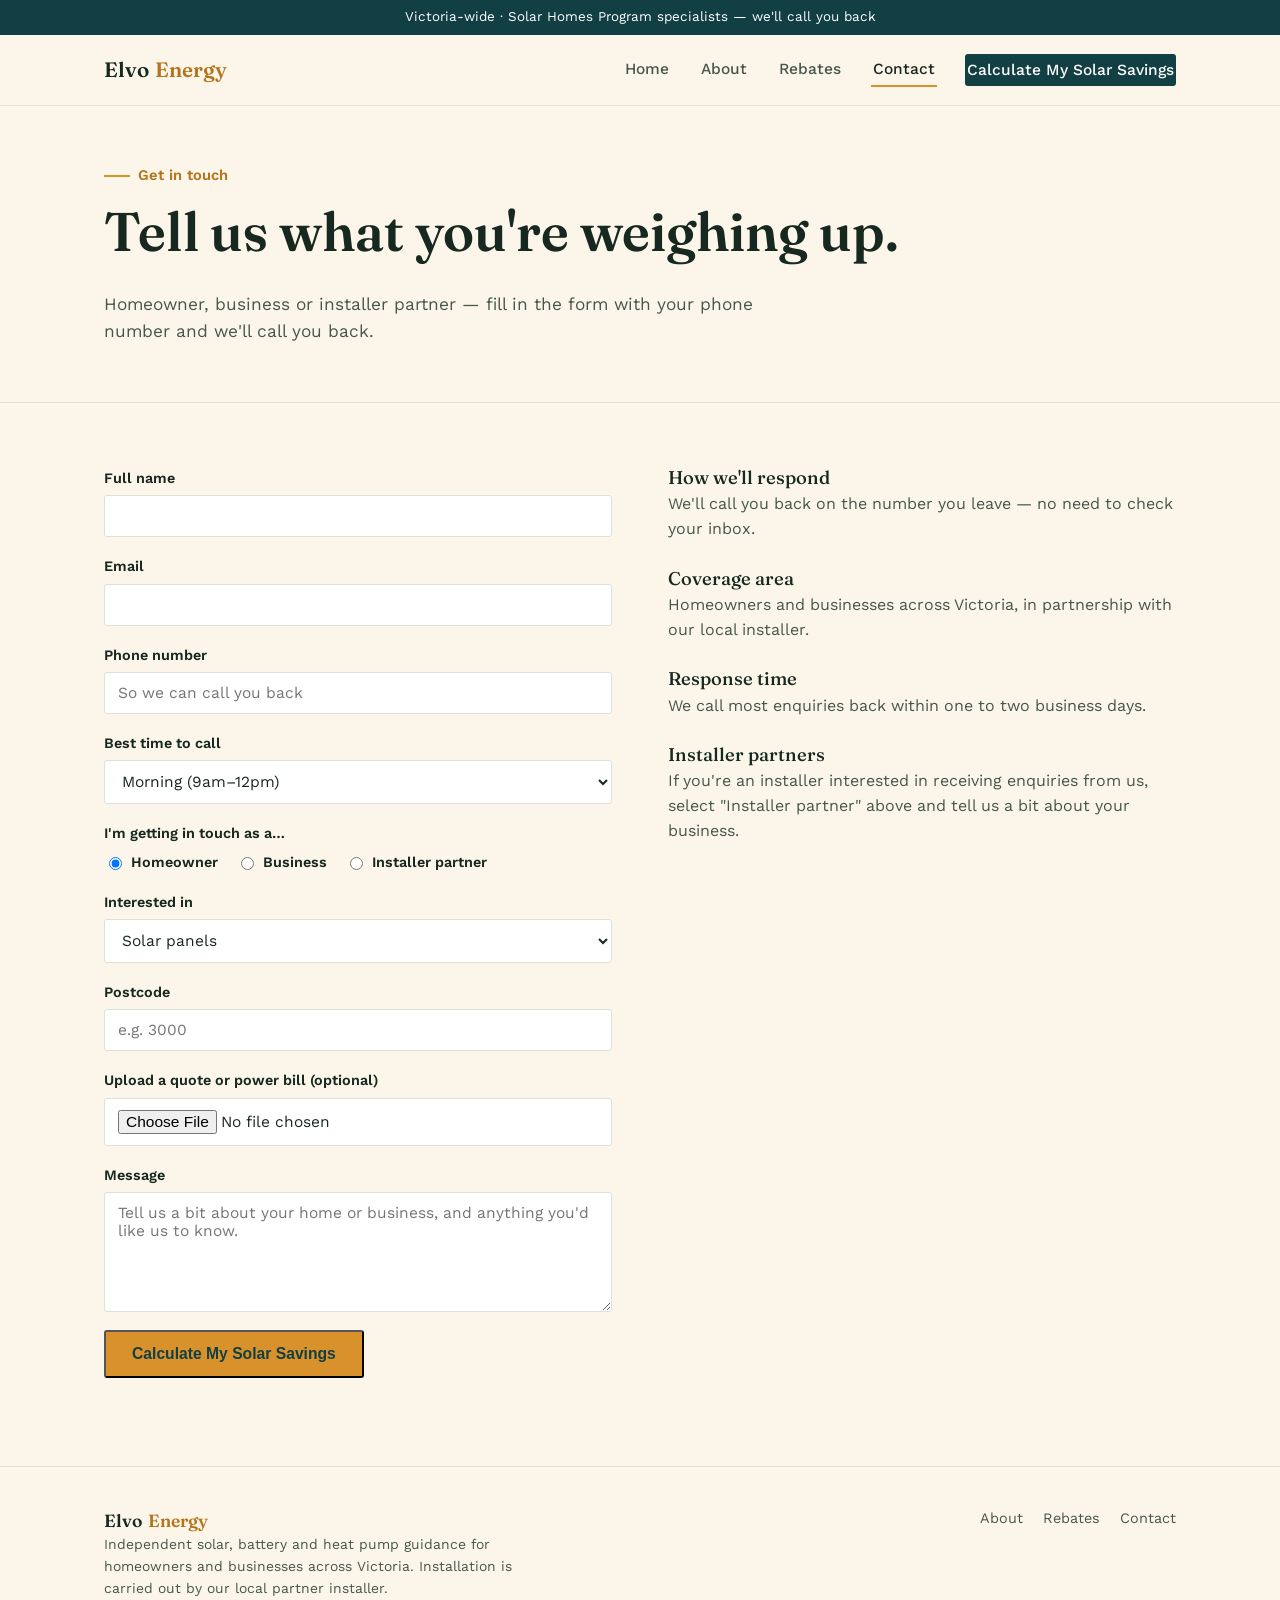
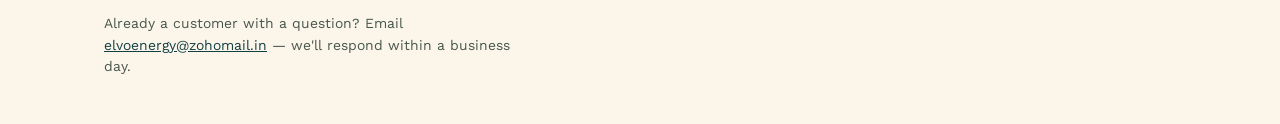
==== contact.html @ be5ad403 "index.html about.html rebates.html contact.html styles.css script.js" ====
<!DOCTYPE html>
<html lang="en">
<head>
<meta charset="UTF-8">
<meta name="viewport" content="width=device-width, initial-scale=1.0">
<title>Contact — Elvo Energy</title>
<meta name="description" content="Send Elvo Energy an enquiry about solar panels, batteries or heat pumps in Victoria — homeowners, businesses and installer partners welcome.">
<link rel="stylesheet" href="styles.css">
</head>
<body>

<div class="top-bar">
  <div class="wrap" style="justify-content:center;">
    <span class="tb-tagline">Victoria-wide · Solar Homes Program specialists — we'll call you back</span>
  </div>
</div>

<header class="site">
  <div class="nav-row">
    <a href="index.html" class="brand">Elvo<span>Energy</span></a>
    <button class="menu-toggle" aria-label="Toggle menu">☰</button>
    <nav class="links">
      <a href="index.html">Home</a>
      <a href="about.html">About</a>
      <a href="rebates.html">Rebates</a>
      <a href="contact.html" class="active">Contact</a>
      <a href="contact.html" class="nav-cta">Calculate My Solar Savings</a>
    </nav>
  </div>
</header>

<section class="page-head">
  <div class="wrap">
    <span class="eyebrow-mark">Get in touch</span>
    <h1>Tell us what you're weighing up.</h1>
    <p>Homeowner, business or installer partner — fill in the form with your phone number and we'll call you back.</p>
  </div>
</section>

<section>
  <div class="wrap form-wrap">
    <div>
      <form class="enquiry" name="enquiry" method="POST" enctype="multipart/form-data" data-netlify="true" netlify-honeypot="bot-field">
        <input type="hidden" name="form-name" value="enquiry">
        <p style="display:none;">
          <label>Don't fill this out if you're human: <input name="bot-field"></label>
        </p>

        <div class="field">
          <label for="name">Full name</label>
          <input type="text" id="name" name="name" autocomplete="name" required>
        </div>

        <div class="field">
          <label for="email">Email</label>
          <input type="email" id="email" name="email" autocomplete="email" inputmode="email" required>
        </div>

        <div class="field">
          <label for="phone">Phone number</label>
          <input type="tel" id="phone" name="phone" autocomplete="tel" inputmode="tel" placeholder="So we can call you back" required>
        </div>

        <div class="field">
          <label for="best_time">Best time to call</label>
          <select id="best_time" name="best_time">
            <option>Morning (9am–12pm)</option>
            <option>Afternoon (12pm–4pm)</option>
            <option>Evening (4pm–6pm)</option>
            <option>Anytime</option>
          </select>
        </div>

        <div class="field">
          <label>I'm getting in touch as a…</label>
          <div class="radio-group">
            <label class="radio-opt"><input type="radio" name="enquirer_type" value="Homeowner" checked> Homeowner</label>
            <label class="radio-opt"><input type="radio" name="enquirer_type" value="Business"> Business</label>
            <label class="radio-opt"><input type="radio" name="enquirer_type" value="Installer partner"> Installer partner</label>
          </div>
        </div>

        <div class="field">
          <label for="interest">Interested in</label>
          <select id="interest" name="interest">
            <option>Solar panels</option>
            <option>Solar battery</option>
            <option>Heat pump</option>
            <option>More than one of these</option>
            <option>Not sure yet</option>
          </select>
        </div>

        <div class="field">
          <label for="postcode">Postcode</label>
          <input type="text" id="postcode" name="postcode" inputmode="numeric" autocomplete="postal-code" placeholder="e.g. 3000">
        </div>

        <div class="field">
          <label for="document">Upload a quote or power bill (optional)</label>
          <input type="file" id="document" name="document" accept=".pdf,.jpg,.jpeg,.png">
        </div>

        <div class="field">
          <label for="message">Message</label>
          <textarea id="message" name="message" placeholder="Tell us a bit about your home or business, and anything you'd like us to know."></textarea>
        </div>

        <div>
          <button type="submit" class="btn btn-primary">Calculate My Solar Savings</button>
        </div>

        <div class="form-status" role="status"></div>
      </form>
    </div>

    <aside class="contact-side">
      <div class="item">
        <h3>How we'll respond</h3>
        <p>We'll call you back on the number you leave — no need to check your inbox.</p>
      </div>
      <div class="item">
        <h3>Coverage area</h3>
        <p>Homeowners and businesses across Victoria, in partnership with our local installer.</p>
      </div>
      <div class="item">
        <h3>Response time</h3>
        <p>We call most enquiries back within one to two business days.</p>
      </div>
      <div class="item">
        <h3>Installer partners</h3>
        <p>If you're an installer interested in receiving enquiries from us, select "Installer partner" above and tell us a bit about your business.</p>
      </div>
    </aside>
  </div>
</section>

<footer class="site">
  <div class="wrap footer-row">
    <div>
      <a href="index.html" class="brand">Elvo<span>Energy</span></a>
      <p class="footer-note">Independent solar, battery and heat pump guidance for homeowners and businesses across Victoria. Installation is carried out by our local partner installer.</p>
      <p class="footer-note">Already a customer with a question? Email <a href="mailto:elvoenergy@zohomail.in">elvoenergy@zohomail.in</a> — we'll respond within a business day.</p>
    </div>
    <div class="footer-links">
      <a href="about.html">About</a>
      <a href="rebates.html">Rebates</a>
      <a href="contact.html">Contact</a>
    </div>
  </div>
</footer>

<script src="script.js"></script>
</body>
</html>
---- styles.css ----
@import url('https://fonts.googleapis.com/css2?family=Fraunces:opsz,wght@9..144,400;9..144,500;9..144,600&family=Work+Sans:wght@400;500;600&display=swap');

:root {
  --bg: #FCF6EA;
  --bg-panel: #FFFFFF;
  --ink: #16281F;
  --ink-soft: #47564C;
  --line: #DCE3D6;
  --sun: #D9922B;
  --sun-deep: #B5731A;
  --teal: #1D5C63;
  --teal-deep: #123F44;
  --max: 1120px;
  font-family: 'Work Sans', -apple-system, BlinkMacSystemFont, sans-serif;
}

* { box-sizing: border-box; }

html { scroll-behavior: smooth; }

body {
  margin: 0;
  background: var(--bg);
  color: var(--ink);
  line-height: 1.55;
  -webkit-font-smoothing: antialiased;
}

h1, h2, h3 {
  font-family: 'Fraunces', Georgia, serif;
  font-weight: 500;
  line-height: 1.15;
  margin: 0 0 0.5em;
  color: var(--ink);
}

h1 { font-size: clamp(2.1rem, 5vw, 3.4rem); font-weight: 600; }
h2 { font-size: clamp(1.5rem, 3vw, 2.1rem); }
h3 { font-size: 1.15rem; }

p { margin: 0 0 1em; max-width: 62ch; color: var(--ink-soft); }

a { color: var(--teal-deep); }

.wrap {
  max-width: var(--max);
  margin: 0 auto;
  padding: 0 24px;
}

/* Header */
header.site {
  border-bottom: 1px solid var(--line);
  background: var(--bg);
  position: sticky;
  top: 0;
  z-index: 50;
}

.nav-row {
  display: flex;
  align-items: center;
  justify-content: space-between;
  padding: 18px 24px;
  max-width: var(--max);
  margin: 0 auto;
}

.brand {
  font-family: 'Fraunces', serif;
  font-weight: 600;
  font-size: 1.3rem;
  color: var(--ink);
  text-decoration: none;
  display: flex;
  align-items: baseline;
  gap: 6px;
}

.brand span {
  color: var(--sun-deep);
}

nav.links {
  display: flex;
  gap: 28px;
  align-items: center;
}

nav.links a {
  text-decoration: none;
  color: var(--ink-soft);
  font-size: 0.97rem;
  font-weight: 500;
  padding: 4px 2px;
  border-bottom: 2px solid transparent;
}

nav.links a:hover,
nav.links a.active {
  color: var(--ink);
  border-bottom-color: var(--sun);
}

.nav-cta {
  background: var(--teal-deep);
  color: #fff !important;
  padding: 9px 18px;
  border-radius: 3px;
  border-bottom: none !important;
}

.nav-cta:hover {
  background: var(--teal);
  border-bottom: none !important;
}

.menu-toggle {
  display: none;
  background: var(--teal-deep);
  border: none;
  border-radius: 6px;
  padding: 10px 14px;
  font-size: 1.25rem;
  line-height: 1;
  color: #fff;
  min-width: 44px;
  min-height: 44px;
}
.menu-toggle:active { background: var(--teal); }

@media (max-width: 720px) {
  nav.links {
    display: none;
    position: absolute;
    top: 100%;
    left: 0;
    right: 0;
    background: var(--bg-panel);
    border-bottom: 1px solid var(--line);
    flex-direction: column;
    align-items: flex-start;
    padding: 16px 24px 22px;
    gap: 16px;
  }
  nav.links.open { display: flex; }
  .menu-toggle { display: block; }
  .nav-cta { margin-top: 4px; }
}

/* Hero */
.hero {
  padding: 72px 0 56px;
  border-bottom: 1px solid var(--line);
}

.hero .grid {
  display: grid;
  grid-template-columns: 1.2fr 0.8fr;
  gap: 48px;
  align-items: center;
}

@media (max-width: 820px) {
  .hero .grid { grid-template-columns: 1fr; }
}

.eyebrow-mark {
  display: inline-flex;
  align-items: center;
  gap: 8px;
  color: var(--sun-deep);
  font-weight: 600;
  font-size: 0.92rem;
  margin-bottom: 14px;
}

.eyebrow-mark::before {
  content: "";
  width: 26px;
  height: 2px;
  background: var(--sun);
}

.hero-figures {
  border-left: 3px solid var(--sun);
  padding-left: 20px;
  display: grid;
  gap: 18px;
}

.hero-figures .num {
  font-family: 'Fraunces', serif;
  font-size: 1.9rem;
  color: var(--teal-deep);
  display: block;
}

.hero-figures .lbl {
  font-size: 0.92rem;
  color: var(--ink-soft);
}

.btn {
  display: inline-block;
  text-decoration: none;
  font-weight: 600;
  padding: 13px 26px;
  border-radius: 3px;
  font-size: 0.98rem;
}

.btn-primary {
  background: var(--sun);
  color: var(--teal-deep);
}
.btn-primary:hover { background: var(--sun-deep); color: #fff; }

.btn-outline {
  border: 1.5px solid var(--teal-deep);
  color: var(--teal-deep);
  background: transparent;
}
.btn-outline:hover { background: var(--teal-deep); color: #fff; }

/* Sections */
section { padding: 64px 0; }
section.alt { background: var(--bg-panel); border-top: 1px solid var(--line); border-bottom: 1px solid var(--line); }

.section-head { max-width: 640px; margin-bottom: 40px; }

.services {
  display: grid;
  grid-template-columns: repeat(3, 1fr);
  gap: 0;
  border-top: 1px solid var(--line);
}

@media (max-width: 820px) {
  .services { grid-template-columns: 1fr; }
}

.service {
  padding: 28px 26px;
  border-right: 1px solid var(--line);
  border-bottom: 1px solid var(--line);
}
.services .service:last-child { border-right: none; }

@media (max-width: 820px) {
  .service { border-right: none; }
}

.service .mark {
  font-family: 'Fraunces', serif;
  color: var(--sun-deep);
  font-size: 0.95rem;
  font-weight: 600;
  margin-bottom: 10px;
  display: block;
}

.process {
  display: grid;
  gap: 0;
}

.process-row {
  display: grid;
  grid-template-columns: 80px 1fr;
  gap: 22px;
  padding: 26px 0;
  border-top: 1px solid var(--line);
}
.process-row:last-child { border-bottom: 1px solid var(--line); }

.process-row .step-n {
  font-family: 'Fraunces', serif;
  font-size: 1.6rem;
  color: var(--line);
}

.quote-block {
  border-left: 3px solid var(--teal);
  padding-left: 22px;
  margin: 8px 0;
}
.quote-block p {
  font-family: 'Fraunces', serif;
  font-size: 1.25rem;
  font-weight: 500;
  color: var(--ink);
  max-width: 52ch;
}

/* Footer */
footer.site {
  border-top: 1px solid var(--line);
  padding: 40px 0 32px;
  margin-top: 24px;
}

.footer-row {
  display: flex;
  justify-content: space-between;
  flex-wrap: wrap;
  gap: 24px;
}

.footer-row .brand { font-size: 1.1rem; }

.footer-note {
  font-size: 0.87rem;
  color: var(--ink-soft);
  max-width: 46ch;
}

.footer-links {
  display: flex;
  gap: 20px;
}
.footer-links a { color: var(--ink-soft); font-size: 0.9rem; text-decoration: none; }
.footer-links a:hover { color: var(--ink); }

/* Page header (non-home) */
.page-head {
  padding: 54px 0 40px;
  border-bottom: 1px solid var(--line);
}
.page-head p { font-size: 1.08rem; }

/* Rebates table-ish list */
.rebate-list { display: grid; gap: 0; border-top: 1px solid var(--line); }
.rebate-item {
  display: grid;
  grid-template-columns: 1fr auto;
  gap: 20px;
  align-items: baseline;
  padding: 24px 0;
  border-bottom: 1px solid var(--line);
}
.rebate-item .amount {
  font-family: 'Fraunces', serif;
  font-size: 1.5rem;
  color: var(--teal-deep);
  white-space: nowrap;
}

.callout {
  background: #FBF1DE;
  border: 1px solid #E9CE97;
  padding: 22px 24px;
  border-radius: 3px;
  margin: 32px 0;
}
.callout p:last-child { margin-bottom: 0; }

/* Form */
.form-wrap {
  display: grid;
  grid-template-columns: 1fr 1fr;
  gap: 56px;
}
@media (max-width: 820px) {
  .form-wrap { grid-template-columns: 1fr; }
}

form.enquiry { display: grid; gap: 18px; }

.field { display: grid; gap: 6px; }
.field label { font-size: 0.9rem; font-weight: 600; color: var(--ink); }
.field input,
.field select,
.field textarea {
  border: 1.5px solid var(--line);
  border-radius: 3px;
  padding: 11px 13px;
  font-family: inherit;
  font-size: 0.97rem;
  background: var(--bg-panel);
  color: var(--ink);
}
.field input:focus,
.field select:focus,
.field textarea:focus {
  outline: 2px solid var(--teal);
  outline-offset: 1px;
  border-color: var(--teal);
}
.field textarea { resize: vertical; min-height: 120px; }

.radio-group { display: flex; gap: 18px; flex-wrap: wrap; }
.radio-opt { display: flex; align-items: center; gap: 6px; font-size: 0.94rem; color: var(--ink-soft); }

.contact-side .item { margin-bottom: 26px; }
.contact-side .item h3 { margin-bottom: 4px; }

.form-status {
  margin-top: 14px;
  font-size: 0.92rem;
  padding: 10px 14px;
  border-radius: 3px;
  display: none;
}
.form-status.show { display: block; }
.form-status.ok { background: #E4F0DE; color: #2B4B1F; }
.form-status.err { background: #F6DCDC; color: #6B1F1F; }

:focus-visible { outline: 2px solid var(--teal); outline-offset: 2px; }

@media (prefers-reduced-motion: reduce) {
  html { scroll-behavior: auto; }
}

/* Hero slider */
.hero-slider {
  position: relative;
  overflow: hidden;
  min-height: 560px;
  display: flex;
}

.slide {
  position: absolute;
  inset: 0;
  display: flex;
  align-items: center;
  opacity: 0;
  visibility: hidden;
  transition: opacity 0.9s ease;
  color: #fff;
}

.slide.active {
  position: relative;
  opacity: 1;
  visibility: visible;
}

.slide-1 { background: linear-gradient(120deg, var(--sun-deep) 0%, var(--sun) 55%, #F3C978 100%); }
.slide-2 { background: linear-gradient(120deg, var(--teal-deep) 0%, var(--teal) 55%, #4E9CA0 100%); }
.slide-3 { background: linear-gradient(120deg, #1B3A2E 0%, #2F6B4F 55%, #74B08E 100%); }

.slide-content {
  max-width: var(--max);
  margin: 0 auto;
  padding: 80px 24px 96px;
  width: 100%;
}

.slide-content .eyebrow-mark { color: rgba(255,255,255,0.92); }
.slide-content .eyebrow-mark::before { background: #fff; }
.slide-content h1 { color: #fff; max-width: 16ch; }
.slide-content p { color: rgba(255,255,255,0.92); max-width: 48ch; font-size: 1.08rem; }

.slide-content .btn-primary { background: #fff; color: var(--teal-deep); }
.slide-content .btn-primary:hover { background: var(--teal-deep); color: #fff; }
.slide-content .btn-outline { border-color: #fff; color: #fff; }
.slide-content .btn-outline:hover { background: #fff; color: var(--teal-deep); }

.slide-dots {
  position: absolute;
  bottom: 22px;
  left: 50%;
  transform: translateX(-50%);
  display: flex;
  gap: 10px;
  z-index: 6;
}

.slide-dots button {
  width: 10px;
  height: 10px;
  border-radius: 50%;
  border: 1.5px solid rgba(255,255,255,0.85);
  background: transparent;
  padding: 0;
  cursor: pointer;
}
.slide-dots button.active { background: #fff; }

.slide-arrow {
  position: absolute;
  top: 50%;
  transform: translateY(-50%);
  width: 42px;
  height: 42px;
  border-radius: 50%;
  background: rgba(255,255,255,0.16);
  border: 1px solid rgba(255,255,255,0.5);
  color: #fff;
  font-size: 1.2rem;
  line-height: 1;
  cursor: pointer;
  z-index: 6;
}
.slide-arrow:hover { background: rgba(255,255,255,0.3); }
.slide-arrow.prev { left: 18px; }
.slide-arrow.next { right: 18px; }

@media (max-width: 640px) {
  .hero-slider { min-height: 480px; }
  .slide-content { padding: 60px 20px 76px; }
  .slide-arrow { width: 36px; height: 36px; }
}

@media (prefers-reduced-motion: reduce) {
  .slide { transition: none; }
}

/* Full-bleed colour bands for CTA sections */
.band {
  padding: 60px 0;
  text-align: center;
}
.band h2, .band p { color: #fff; }
.band-teal { background: var(--teal-deep); }
.band-sun { background: var(--sun-deep); }
.band .btn-primary { background: #fff; color: var(--teal-deep); }
.band .btn-primary:hover { background: var(--ink); color: #fff; }

/* Sticky mobile CTA */
.sticky-cta {
  display: none;
}
@media (max-width: 640px) {
  .sticky-cta {
    display: flex;
    position: fixed;
    bottom: 0; left: 0; right: 0;
    z-index: 60;
    background: var(--teal-deep);
    padding: 12px 16px;
    box-shadow: 0 -4px 14px rgba(0,0,0,0.18);
  }
  .sticky-cta a {
    flex: 1;
    text-align: center;
    background: var(--sun);
    color: var(--teal-deep);
    font-weight: 700;
    padding: 13px 10px;
    border-radius: 4px;
    text-decoration: none;
  }
  body { padding-bottom: 64px; }
}

/* Top info bar */
.top-bar {
  background: var(--teal-deep);
  color: #fff;
  font-size: 0.84rem;
  padding: 7px 0;
}
.top-bar .wrap {
  display: flex;
  justify-content: space-between;
  align-items: center;
  flex-wrap: wrap;
  gap: 6px 16px;
}
.top-bar a { color: #fff; text-decoration: none; }
.top-bar a:hover { text-decoration: underline; }
.top-bar .tb-email { font-weight: 600; }

@media (max-width: 480px) {
  .top-bar .tb-tagline { display: none; }
  .top-bar .wrap { justify-content: center; }
}

/* Trust badges row */
.trust-row {
  display: grid;
  grid-template-columns: repeat(3, 1fr);
  gap: 0;
  border-bottom: 1px solid var(--line);
}
@media (max-width: 720px) {
  .trust-row { grid-template-columns: 1fr; }
}
.trust-item {
  display: flex;
  align-items: center;
  gap: 12px;
  padding: 22px 24px;
  border-right: 1px solid var(--line);
}
.trust-row .trust-item:last-child { border-right: none; }
@media (max-width: 720px) {
  .trust-item { border-right: none; border-bottom: 1px solid var(--line); }
  .trust-row .trust-item:last-child { border-bottom: none; }
}
.trust-icon {
  width: 40px; height: 40px;
  border-radius: 50%;
  background: var(--bg);
  border: 1.5px solid var(--sun);
  display: flex; align-items: center; justify-content: center;
  font-size: 1.15rem;
  flex-shrink: 0;
}
.trust-item h4 { margin: 0 0 2px; font-size: 0.97rem; font-family: 'Work Sans', sans-serif; font-weight: 600; }
.trust-item p { margin: 0; font-size: 0.85rem; }

/* Updates sidebar layout */
.updates-layout {
  display: grid;
  grid-template-columns: 1.5fr 1fr;
  gap: 48px;
}
@media (max-width: 820px) {
  .updates-layout { grid-template-columns: 1fr; }
}
.updates-panel {
  background: var(--bg-panel);
  border: 1px solid var(--line);
  border-radius: 4px;
  padding: 24px;
  align-self: start;
}
.updates-panel h3 {
  font-size: 1rem;
  text-transform: uppercase;
  letter-spacing: 0.04em;
  color: var(--teal-deep);
  border-bottom: 1px solid var(--line);
  padding-bottom: 12px;
  margin-bottom: 4px;
}
.update-item {
  padding: 16px 0;
  border-bottom: 1px solid var(--line);
}
.updates-panel .update-item:last-child { border-bottom: none; }
.update-item .u-date {
  font-size: 0.78rem;
  color: var(--sun-deep);
  font-weight: 600;
  display: block;
  margin-bottom: 4px;
}
.update-item h4 { margin: 0 0 4px; font-size: 0.95rem; font-family: 'Work Sans', sans-serif; font-weight: 600; }
.update-item p { margin: 0; font-size: 0.87rem; }

/* Illustrated hero panels (SVG sits behind slide content) */
.hero-illustration {
  position: absolute;
  inset: 0;
  opacity: 0.35;
  pointer-events: none;
}
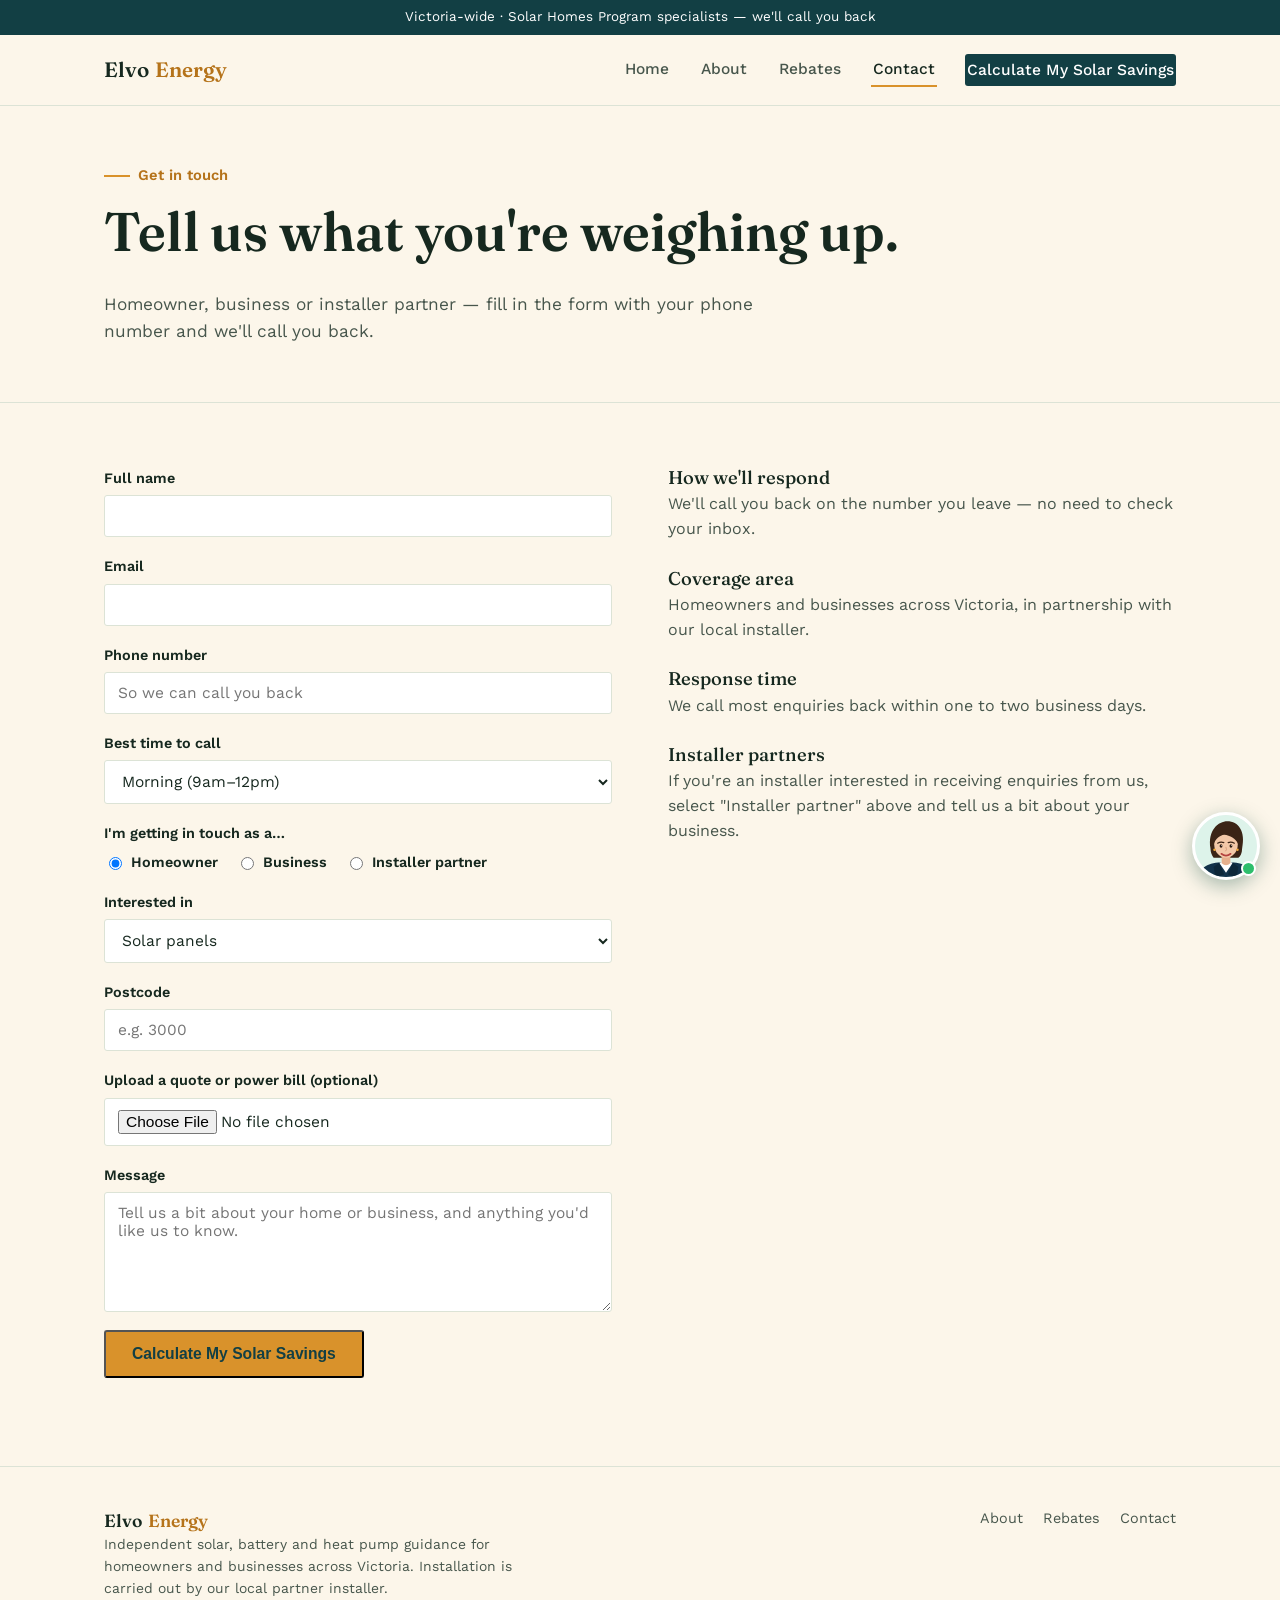
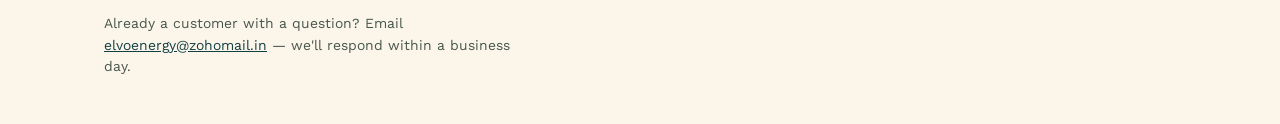
==== commit 6361d0cd: "Update contact.html" ====
--- a/contact.html
+++ b/contact.html
@@ -40,7 +40,7 @@
 <section>
   <div class="wrap form-wrap">
     <div>
-      <form class="enquiry" name="enquiry" method="POST" enctype="multipart/form-data" data-netlify="true" netlify-honeypot="bot-field">
+      <form class="enquiry" name="enquiry" action="/thank-you.html" method="POST" enctype="multipart/form-data" data-netlify="true" netlify-honeypot="bot-field">
         <input type="hidden" name="form-name" value="enquiry">
         <p style="display:none;">
           <label>Don't fill this out if you're human: <input name="bot-field"></label>
--- a/styles.css
+++ b/styles.css
@@ -650,3 +650,5 @@
   opacity: 0.35;
   pointer-events: none;
 }
+/* Stop sideways overflow on phones */
+html, body { overflow-x: clip; max-width: 100%; }
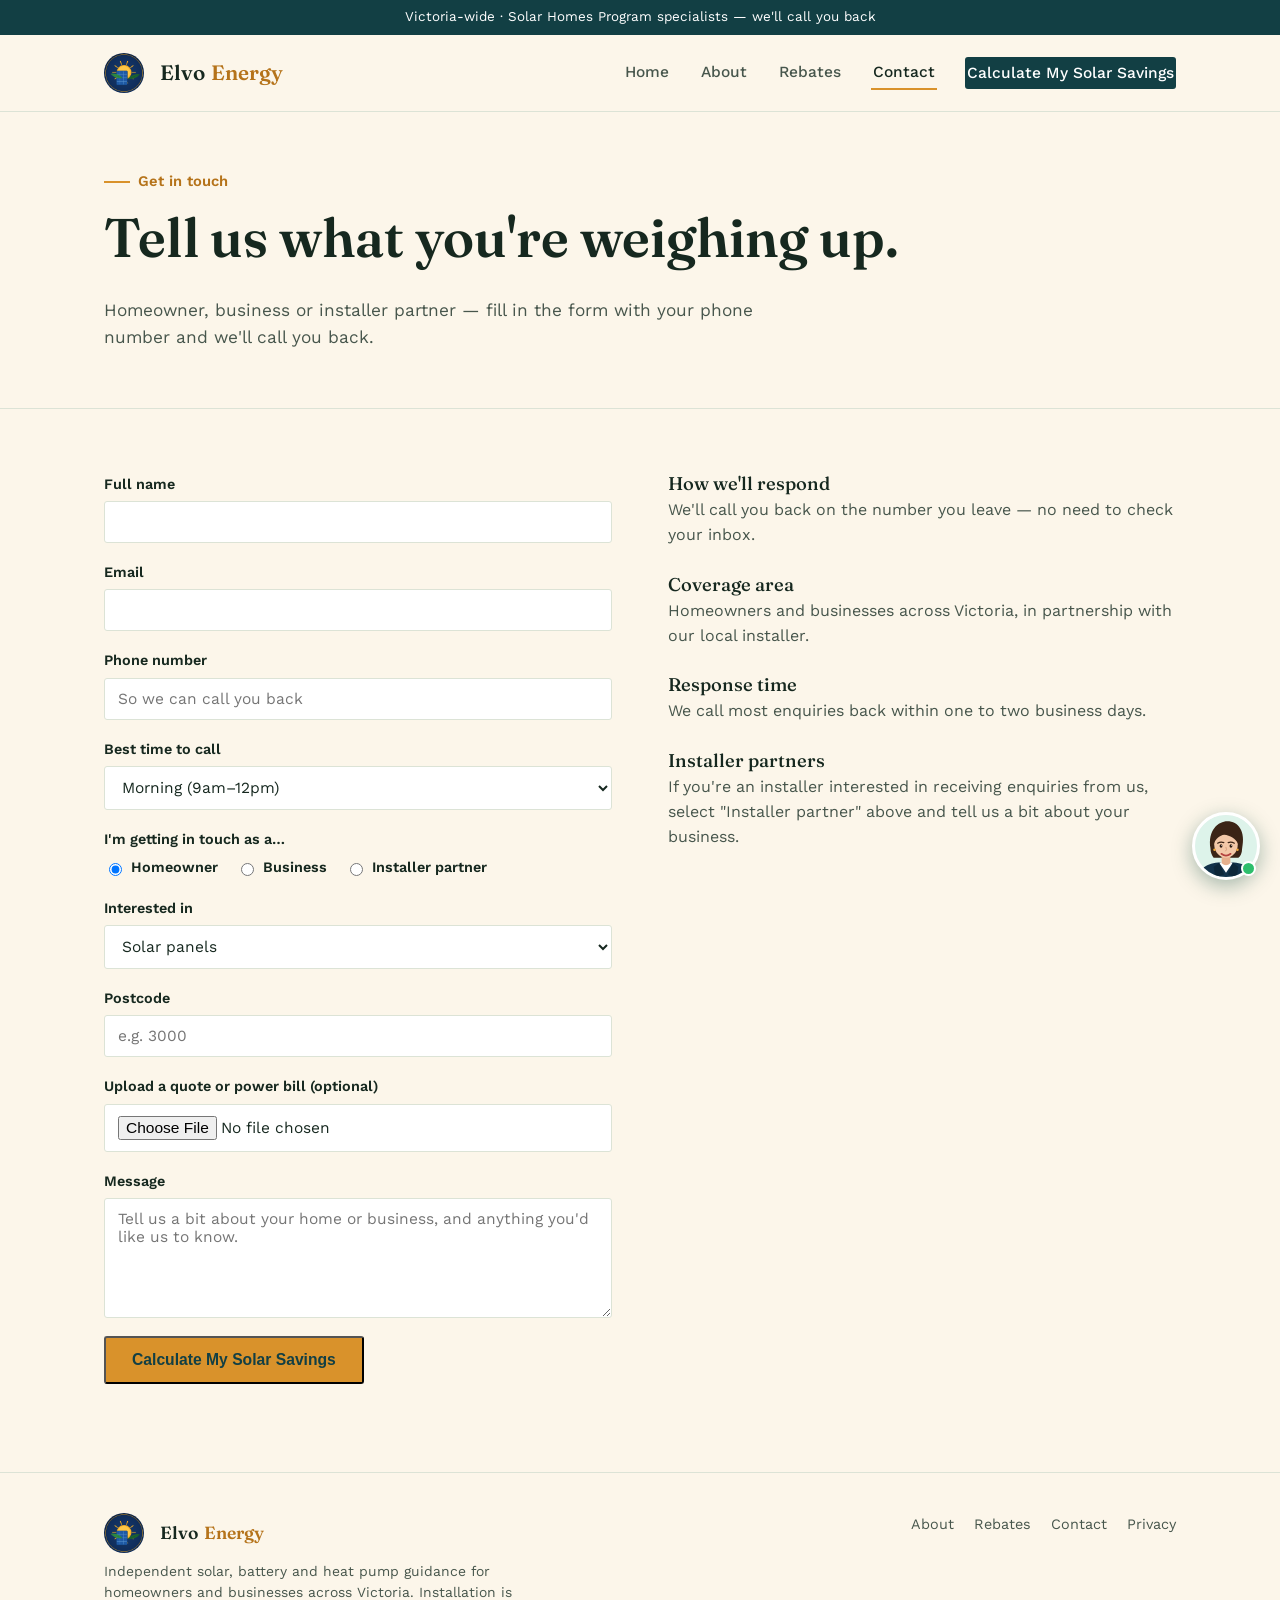
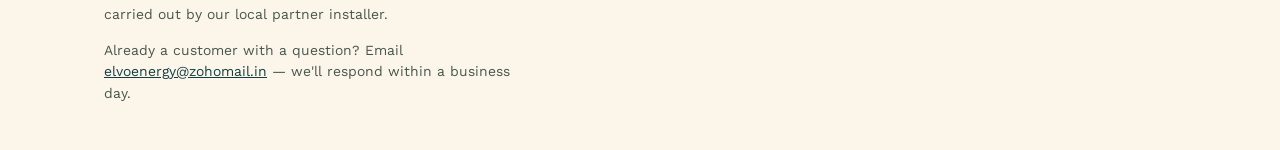
==== commit c654551d: "Update contact.html" ====
--- a/contact.html
+++ b/contact.html
@@ -145,7 +145,7 @@
     <div class="footer-links">
       <a href="about.html">About</a>
       <a href="rebates.html">Rebates</a>
-      <a href="contact.html">Contact</a>
+      <a href="contact.html">Contact</a><a href="privacy.html">Privacy</a>
     </div>
   </div>
 </footer>
--- a/styles.css
+++ b/styles.css
@@ -651,4 +651,11 @@
   pointer-events: none;
 }
 /* Stop sideways overflow on phones */
-html, body { overflow-x: clip; max-width: 100%; }
+html, body { overflow-x: clip; max-width: 100%; }.page-head .btn { margin: 0 8px 12px 0; }
+@media (max-width: 640px) {
+  .slide-arrow { display: none; }
+}@media (max-width: 720px) {
+  .hero-figures { grid-template-columns: 1fr !important; }
+}
+.brand{display:inline-flex;align-items:center}
+.brand::before{content:"";width:40px;height:40px;margin-right:10px;background:url("elvo-logo.png") center/contain no-repeat;border-radius:50%}
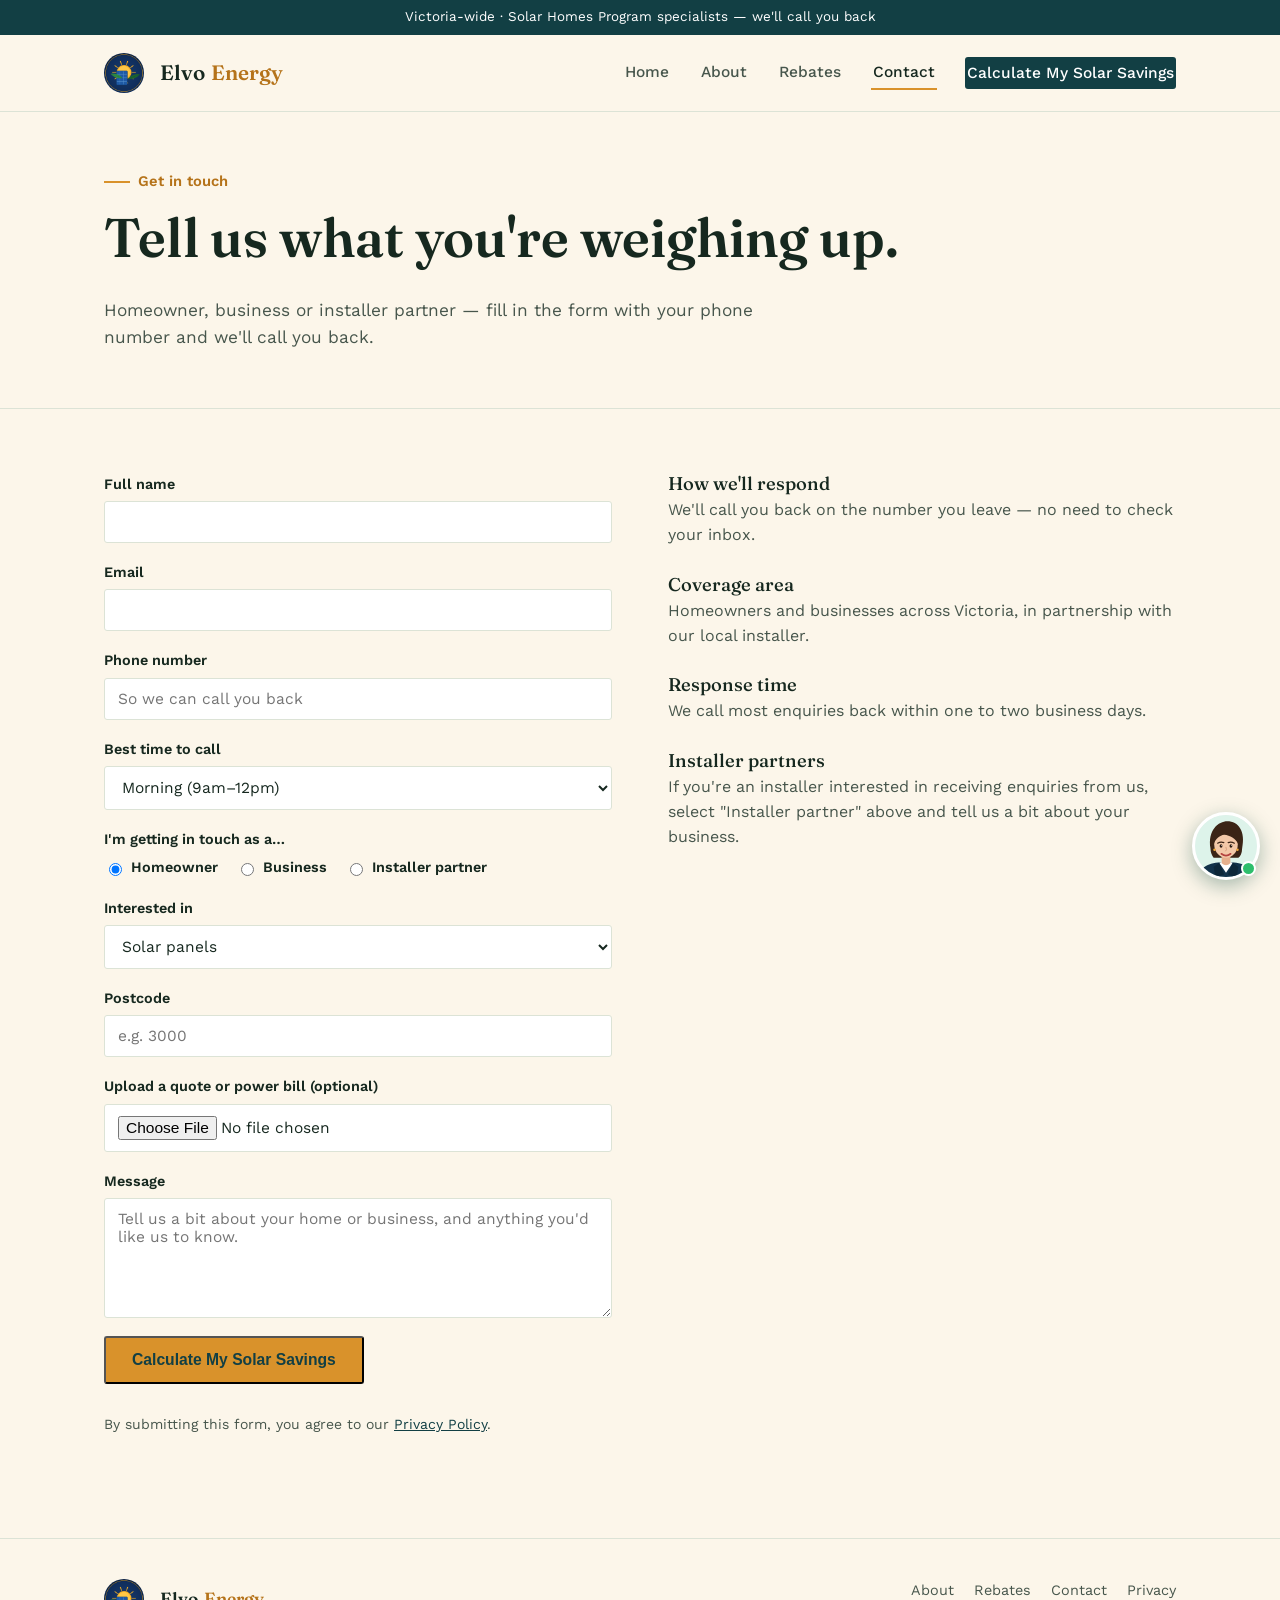
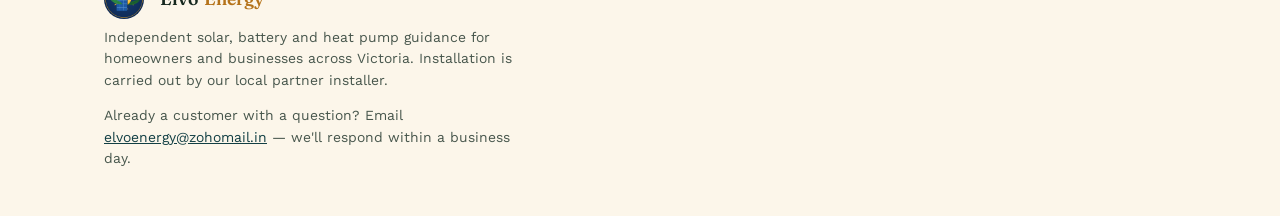
==== commit fe0d5235: "Update contact.html" ====
--- a/contact.html
+++ b/contact.html
@@ -108,7 +108,7 @@
 
         <div>
           <button type="submit" class="btn btn-primary">Calculate My Solar Savings</button>
-        </div>
+        </div><p style="font-size:14px;margin-top:12px;">By submitting this form, you agree to our <a href="privacy.html">Privacy Policy</a>.</p>
 
         <div class="form-status" role="status"></div>
       </form>
